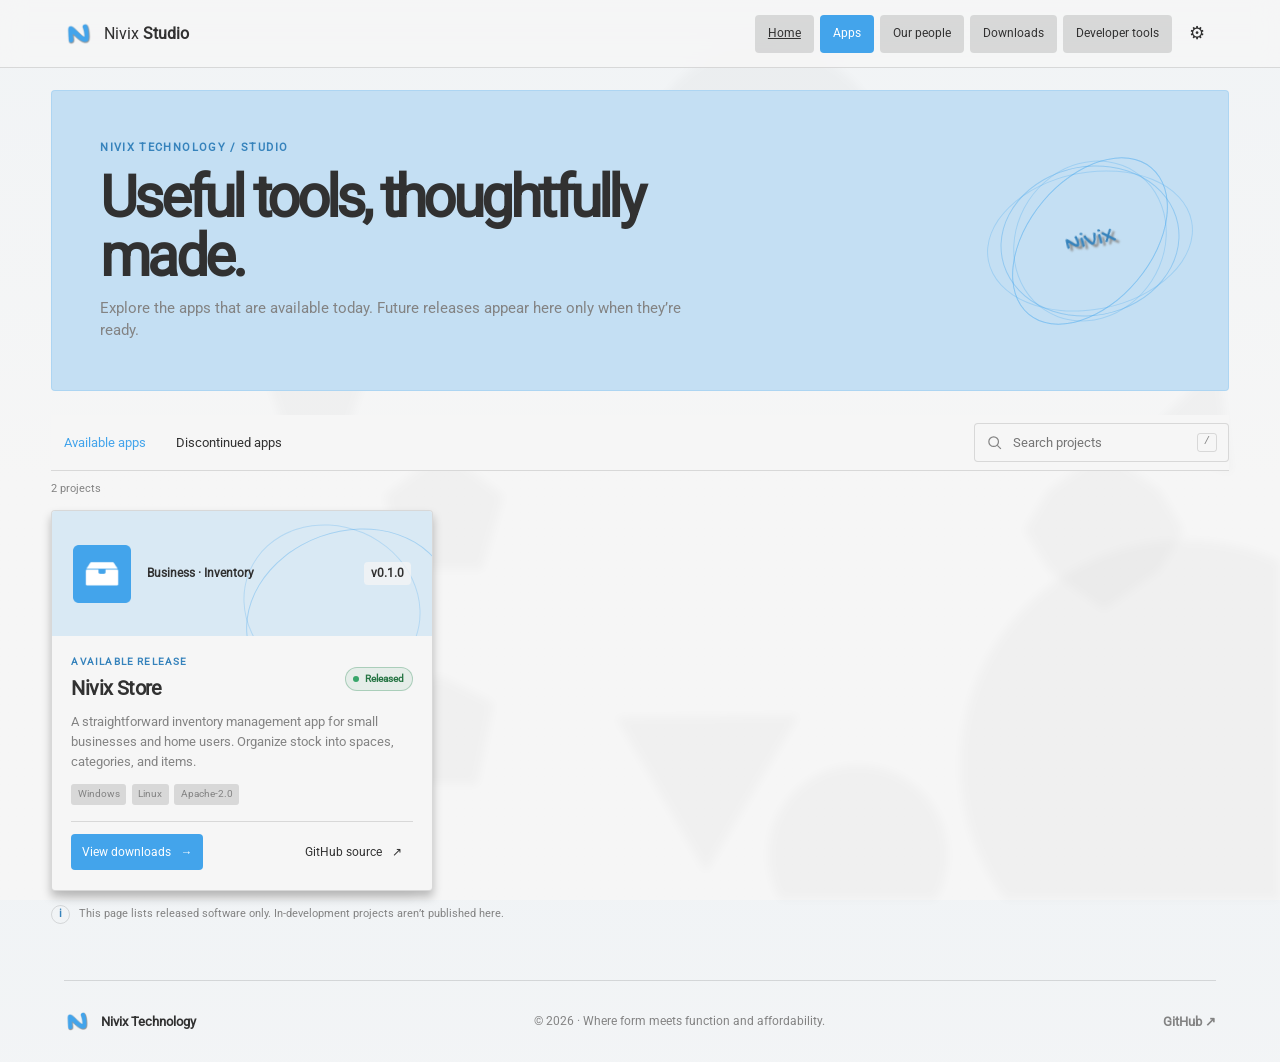
==== studio/index.html @ d30d931f "Deploy new website" ====
<!DOCTYPE html>
<html lang="en">
<head>
    <meta charset="UTF-8">
    <meta name="viewport" content="width=device-width, initial-scale=1">
    <meta name="description" content="Explore released Nivix Studio apps, find downloads, meet the team, and browse developer resources.">
    <meta name="theme-color" content="#f6f6f6">
    <title>Nivix Studio | Nivix Technology</title>
    <link rel="icon" type="image/png" href="../assets/favicon.png">
    <link rel="stylesheet" href="../sheets/nxvid.css">
    <link rel="stylesheet" href="../sheets/index.css">
    <link rel="stylesheet" href="../sheets/spaceFillers.css">
    <link rel="stylesheet" href="../sheets/tabs.css">
    <link rel="stylesheet" href="../sheets/tooltips.css">
    <link rel="stylesheet" href="../sheets/notifications.css">
    <link rel="stylesheet" href="../sheets/studio.css">
</head>
<body class="studio-page">
    <div id="space-filler-container" aria-hidden="true"></div>

    <header class="studio-header">
        <a class="site-brand" href="../" aria-label="Nivix Technology home">
            <img src="../assets/favicon.png" alt="">
            <span>Nivix <strong>Studio</strong></span>
        </a>
        <nav class="studio-nav" aria-label="Studio navigation">
            <a class="nivix-primary-button" href="../index.html">Home</a>
            <button type="button" class="nivix-primary-button primary" data-tab-navigation="apps" data-tab-display="flex">Apps</button>
            <button type="button" class="nivix-primary-button" data-tab-navigation="people" data-tab-display="flex">Our people</button>
            <button type="button" class="nivix-primary-button" data-tab-navigation="downloads" data-tab-display="flex">Downloads</button>
            <button type="button" class="nivix-primary-button" data-tab-navigation="toolkit" data-tab-display="flex">Developer tools</button>
            <button type="button" class="nivix-secondary-button settings-nav" data-tab-navigation="settings" data-tab-display="flex" aria-label="Settings" title="Settings"><span aria-hidden="true">⚙</span></button>
        </nav>
    </header>

    <main class="studio-main">
        <section id="apps" class="tab studio-tab previsible-flex">
            <div class="studio-welcome">
                <div>
                    <p class="eyebrow">Nivix Technology / Studio</p>
                    <h1>Useful tools, thoughtfully made.</h1>
                    <p>Explore the apps that are available today. Future releases appear here only when they’re ready.</p>
                </div>
                <div class="welcome-symbol" aria-hidden="true"><span class="nivix-accent">NiViX</span><i></i><i></i></div>
            </div>

            <div class="nivix-horizontal-navigation studio-toolbar">
                <div class="subnav" role="tablist" aria-label="Studio app collection">
                    <button type="button" class="nivix-secondary-button primary" role="tab" aria-selected="true" data-tab-navigation="apps_current" data-tab-display="flex">Available apps</button>
                    <button type="button" class="nivix-secondary-button" role="tab" aria-selected="false" data-tab-navigation="apps_archive" data-tab-display="flex">Discontinued apps</button>
                </div>
                <label class="search-box">
                    <span class="visually-hidden">Search Studio projects</span>
                    <svg viewBox="0 0 24 24" aria-hidden="true"><circle cx="10.8" cy="10.8" r="6.8"></circle><path d="m16 16 5 5"></path></svg>
                    <input id="project-search" type="search" placeholder="Search projects" autocomplete="off">
                    <kbd>/</kbd>
                </label>
            </div>
            <p class="results-count" id="results-count" aria-live="polite">1 project</p>

            <div class="sub-tab-container app-panels">
                <div id="apps_current" class="tab previsible-flex content-tab" role="tabpanel">
                    <div class="project-grid" id="project-grid">
                        <article class="project-card project-card-featured" data-project data-search="store inventory stock business categories spaces">
                            <div class="project-cover store-cover">
                                <span class="project-monogram project-monogram-image"><img src="../assets/img/apps/store-favicon.png" alt=""></span>
                                <span class="cover-label">Business · Inventory</span>
                                <span class="cover-version">v0.1.0</span>
                            </div>
                            <div class="project-content">
                                <div class="project-title-row">
                                    <div><p class="eyebrow">Available release</p><h2>Nivix Store</h2></div>
                                    <span class="project-state"><i></i> Released</span>
                                </div>
                                <p>A straightforward inventory management app for small businesses and home users. Organize stock into spaces, categories, and items.</p>
                                <div class="tag-row"><span>Windows</span><span>Linux</span><span>Apache-2.0</span></div>
                                <div class="project-actions">
                                    <button type="button" class="nivix-primary-button primary" data-tab-navigation="downloads_store" data-tab-display="block">View downloads <span aria-hidden="true">→</span></button>
                                    <a class="nivix-secondary-button project-source" href="https://github.com/Nivix-Technology/studio/tree/main/Store/0.1.0" target="_blank" rel="noopener noreferrer">GitHub source <span aria-hidden="true">↗</span></a>
                                </div>
                            </div>
                        </article>
                    </div>
                    <p class="empty-state" id="empty-state" hidden>No projects match that search. Try another name or keyword.</p>
                    <p class="availability-note"><span aria-hidden="true">i</span> This page lists released software only. In-development projects aren’t published here.</p>
                </div>

                <div id="apps_archive" class="tab content-tab" role="tabpanel">
                    <div class="project-grid">
                        <article class="project-card" data-project data-search="nivix studio desktop app discontinued archive">
                            <div class="project-cover archive-cover">
                                <span class="project-monogram">N</span>
                                <span class="cover-label">Development · Archive</span>
                                <span class="cover-version">v0.2.1</span>
                            </div>
                            <div class="project-content">
                                <div class="project-title-row">
                                    <div><p class="eyebrow">Discontinued</p><h2>Nivix Studio</h2></div>
                                    <span class="project-state state-archived">Archived</span>
                                </div>
                                <p>The earlier Nivix Studio desktop app is preserved for existing users. It is no longer maintained.</p>
                                <div class="tag-row"><span>Windows</span><span>Debian</span><span>Red Hat</span></div>
                                <div class="project-actions">
                                    <button type="button" class="nivix-primary-button" data-tab-navigation="downloads_archive" data-tab-display="block">Archived downloads <span aria-hidden="true">→</span></button>
                                    <a class="nivix-secondary-button project-source" href="https://github.com/Nivix-Technology/studio/tree/main/Studio%20(Discontinued)" target="_blank" rel="noopener noreferrer">GitHub source <span aria-hidden="true">↗</span></a>
                                </div>
                            </div>
                        </article>
                    </div>
                </div>
            </div>
        </section>

        <section id="people" class="tab studio-tab">
            <div class="page-heading">
                <p class="eyebrow">Nivix Technology / People</p>
                <h1>The people behind the work.</h1>
                <p>Meet the team building Nivix Technology.</p>
            </div>
            <div class="studio-team-grid">
                <article class="staff-card">
                    <div class="staff-monogram" aria-hidden="true">WJ</div>
                    <div class="staff-details">
                        <p class="eyebrow">Founder &amp; CEO</p>
                        <h2>Westin J.</h2>
                        <p>Guiding Nivix’s mission to make software accessible and user-friendly.</p>
                        <div class="staff-links">
                            <span class="contact-unlisted">GitHub profile not publicly listed</span>
                            <span class="contact-unlisted">Email and phone not publicly listed</span>
                        </div>
                    </div>
                </article>
                <article class="staff-card">
                    <img class="staff-photo" src="../assets/img/staff/Christian Bone.png" alt="Christian Bone">
                    <div class="staff-details">
                        <p class="eyebrow">Co-Founder &amp; Head of Development</p>
                        <h2>Christian Bone</h2>
                        <p>Building the software architecture and features behind Nivix products.</p>
                        <div class="staff-links">
                            <a href="https://github.com/SqueakyLlama1" target="_blank" rel="noopener noreferrer"><span aria-hidden="true">↗</span> GitHub profile</a>
                            <a href="mailto:bone.christian.c@outlook.com"><span aria-hidden="true">✉</span> Email Christian</a>
                            <span class="contact-unlisted">Phone number not publicly listed</span>
                        </div>
                    </div>
                </article>
            </div>
            <aside class="contact-note">
                <strong>Privacy matters.</strong>
                <span>Only contact details published by Nivix are linked here. No personal phone numbers were listed on the deployed site or public project pages.</span>
            </aside>
        </section>

        <section id="downloads" class="tab studio-tab">
            <div class="page-heading">
                <p class="eyebrow">Nivix Technology / Downloads</p>
                <h1>Releases, right where you need them.</h1>
                <p>Download links point to Nivix’s release host. Installers and archives are not stored on this website.</p>
            </div>
            <div class="nivix-horizontal-navigation subnav download-subnav" role="tablist" aria-label="Downloads">
                <button type="button" class="nivix-secondary-button primary" role="tab" aria-selected="true" data-tab-navigation="downloads_store" data-tab-display="block">Nivix Store</button>
                <button type="button" class="nivix-secondary-button" role="tab" aria-selected="false" data-tab-navigation="downloads_archive" data-tab-display="block">Archived Studio</button>
            </div>
            <div class="sub-tab-container download-panels">
                <div id="downloads_store" class="tab content-tab previsible-flex" role="tabpanel">
                    <div class="release-card">
                        <div class="release-heading">
                            <div><p class="eyebrow">Latest available release</p><h2>Nivix Store <span>v0.1.0</span></h2></div>
                            <a class="nivix-secondary-button project-source" href="https://github.com/Nivix-Technology/studio/tree/main/Store/0.1.0" target="_blank" rel="noopener noreferrer">GitHub project <span aria-hidden="true">↗</span></a>
                        </div>
                        <p>This is the currently released version of Nivix Store. Newer development builds are not public downloads.</p>
                        <div class="release-list">
                            <a href="https://downloads.nivixtech.com/studio/store/0.1.0/win/Store-0.1.0-Setup.exe"><span class="release-platform">Windows</span><span><strong>Store installer</strong><small>Windows setup · .exe</small></span><span class="release-download">Download ↗</span></a>
                            <a href="https://downloads.nivixtech.com/studio/store/0.1.0/linux/Nivix%20Store-0.1.0-x86_64.AppImage"><span class="release-platform">Linux</span><span><strong>Store AppImage</strong><small>Linux x86_64 · .AppImage</small></span><span class="release-download">Download ↗</span></a>
                            <a href="https://downloads.nivixtech.com/studio/store/0.1.0/win/Store-0.1.0-Windows.zip"><span class="release-platform">Source</span><span><strong>Windows source</strong><small>Source archive · .zip</small></span><span class="release-download">Download ↗</span></a>
                            <a href="https://downloads.nivixtech.com/studio/store/0.1.0/linux/Store-0.1.0-Linux.zip"><span class="release-platform">Source</span><span><strong>Linux source</strong><small>Source archive · .zip</small></span><span class="release-download">Download ↗</span></a>
                        </div>
                    </div>
                </div>
                <div id="downloads_archive" class="tab content-tab" role="tabpanel">
                    <div class="release-card">
                        <div class="release-heading">
                            <div><p class="eyebrow">Discontinued software</p><h2>Nivix Studio <span>v0.2.1</span></h2></div>
                            <a class="nivix-secondary-button project-source" href="https://github.com/squeakyllama1/nivix-studio-legacy" target="_blank" rel="noopener noreferrer">Legacy Backend <span aria-hidden="true">↗</span></a>
                            <a class="nivix-secondary-button project-source" href="https://github.com/Nivix-Technology/studio/tree/main/Studio%20(Discontinued)/0.2.1" target="_blank" rel="noopener noreferrer">GitHub project <span aria-hidden="true">↗</span></a>
                        </div>
                        <p>Kept for existing users. This archived app is no longer maintained.</p>
                        <div class="release-list">
                            <a href="https://www.nivixtech.com/studio/app/studio_0.2.1_win64.exe"><span class="release-platform">Windows</span><span><strong>Studio installer</strong><small>Windows x64 · .exe</small></span><span class="release-download">Download ↗</span></a>
                            <a href="https://www.nivixtech.com/studio/app/studio_0.2.1_debian64.deb"><span class="release-platform">Debian</span><span><strong>Studio package</strong><small>Debian x64 · .deb</small></span><span class="release-download">Download ↗</span></a>
                            <a href="https://www.nivixtech.com/studio/app/studio_0.2.1_redhat64.rpm"><span class="release-platform">Red Hat</span><span><strong>Studio package</strong><small>Red Hat x64 · .rpm</small></span><span class="release-download">Download ↗</span></a>
                            <a href="https://www.nivixtech.com/studio/app/studio_0.2.1_source.zip"><span class="release-platform">Source</span><span><strong>Studio source</strong><small>Source archive · .zip</small></span><span class="release-download">Download ↗</span></a>
                        </div>
                    </div>
                </div>
            </div>
        </section>

        <section id="toolkit" class="tab studio-tab">
            <div class="page-heading">
                <p class="eyebrow">Nivix Technology / Developer resources</p>
                <h1>Made for people who build.</h1>
                <p>Official documentation and download pages for technologies used by released Studio projects.</p>
            </div>
            <div class="toolkit-layout">
                <div class="toolkit-list">
                    <h2>Store development stack</h2>
                    <a href="https://bun.sh/" target="_blank" rel="noopener noreferrer"><span class="toolkit-mark">B</span><span><strong>Bun</strong><small>Runtime and package manager</small></span><span aria-hidden="true">↗</span></a>
                    <a href="https://electrobun.dev/" target="_blank" rel="noopener noreferrer"><span class="toolkit-mark">E</span><span><strong>Electrobun</strong><small>Desktop app framework</small></span><span aria-hidden="true">↗</span></a>
                    <a href="https://www.typescriptlang.org/download/" target="_blank" rel="noopener noreferrer"><span class="toolkit-mark">TS</span><span><strong>TypeScript</strong><small>Typed application language</small></span><span aria-hidden="true">↗</span></a>
                    <a href="https://www.mysql.com/downloads/" target="_blank" rel="noopener noreferrer"><span class="toolkit-mark">SQL</span><span><strong>MySQL</strong><small>Optional remote database</small></span><span aria-hidden="true">↗</span></a>
                    <a href="https://go.dev/dl/" target="_blank" rel="noopener noreferrer"><span class="toolkit-mark">Go</span><span><strong>Go SDK</strong><small>Electrobun language bindings</small></span><span aria-hidden="true">↗</span></a>
                    <a href="https://odin-lang.org/docs/install/" target="_blank" rel="noopener noreferrer"><span class="toolkit-mark">O</span><span><strong>Odin SDK</strong><small>Electrobun language bindings</small></span><span aria-hidden="true">↗</span></a>
                    <a href="https://www.rust-lang.org/tools/install" target="_blank" rel="noopener noreferrer"><span class="toolkit-mark">Rs</span><span><strong>Rust SDK</strong><small>Electrobun language bindings</small></span><span aria-hidden="true">↗</span></a>
                    <a href="https://ziglang.org/download/" target="_blank" rel="noopener noreferrer"><span class="toolkit-mark">Z</span><span><strong>Zig SDK</strong><small>Electrobun language bindings</small></span><span aria-hidden="true">↗</span></a>
                </div>
                <aside class="toolkit-aside">
                    <p class="eyebrow">Source &amp; support</p>
                    <h2>Keep exploring.</h2>
                    <p>Browse the Nivix Studio repository for Store source, SDK integrations, and project history.</p>
                    <a class="nivix-primary-button primary" href="https://github.com/Nivix-Technology/studio" target="_blank" rel="noopener noreferrer">Nivix on GitHub <span aria-hidden="true">↗</span></a>
                    <a class="nivix-secondary-button" href="https://github.com/Nivix-Technology/studio/issues" target="_blank" rel="noopener noreferrer">Report an issue <span aria-hidden="true">↗</span></a>
                </aside>
            </div>
        </section>

        <section id="settings" class="tab studio-tab">
            <div class="page-heading">
                <p class="eyebrow">Nivix Technology / Preferences</p>
                <h1>Make Studio yours.</h1>
                <p>Choose how this site looks and moves on this device.</p>
            </div>
            <div class="settings-card">
                <h2>Appearance</h2>
                <label class="nivix-checkbox-wrapper setting-row">
                    <input class="nivix-input" id="space-fillers-enabled" type="checkbox" data-preference="spaceFillersEnabled">
                    <span><strong>Geometric background</strong><small>Show the drifting Nivix shapes in the background.</small></span>
                </label>
                <label class="nivix-checkbox-wrapper setting-row">
                    <input class="nivix-input" id="space-filler-animations" type="checkbox" data-preference="spaceFillerAnimations" data-depends="space-fillers-enabled:checked">
                    <span><strong>Animate background shapes</strong><small>Move the shapes gently while browsing.</small></span>
                </label>
                <label class="nivix-checkbox-wrapper setting-row">
                    <input class="nivix-input" id="transition-animations" type="checkbox" data-preference="transitionAnimations">
                    <span><strong>Page transitions</strong><small>Fade between tabs and show interface feedback.</small></span>
                </label>
                <div class="settings-actions">
                    <button class="nivix-secondary-button tooltip-support-button tip-top" id="reset-settings" type="button" data-tooltip-content="Restore this website's default appearance preferences.">Reset preferences</button>
                </div>
            </div>
        </section>
    </main>

    <footer class="site-footer studio-footer">
        <a class="footer-brand" href="../"><img src="../assets/favicon.png" alt=""> Nivix Technology</a>
        <span>© <span id="copyright-year">2026</span> · Where form meets function and affordability.</span>
        <a href="https://github.com/Nivix-Technology/studio" target="_blank" rel="noopener noreferrer">GitHub <span aria-hidden="true">↗</span></a>
    </footer>
    <script src="../modules/settings.js"></script>
    <script src="../modules/nxlib.js"></script>
    <script src="../modules/spaceFillers.js"></script>
    <script src="../modules/tooltips.js"></script>
    <script src="../modules/tabs.js"></script>
    <script src="../modules/notifications.js"></script>
    <script src="../modules/index.js"></script>
</body>
</html>
---- sheets/nxvid.css ----
/* Fonts */

@font-face {
    font-family: "GochiHand";
    src: url("../assets/fonts/GochiHand-Regular.ttf");
    font-weight: normal;
    font-style: normal;
    font-display: swap;
}

@font-face {
    font-family: "Roboto";
    src: url("../assets/fonts/Roboto.ttf");
    font-weight: normal;
    font-style: normal;
    font-display: swap;
}

/* Page Setup and Defaults */

:root {
    --brand-color-step-amount: 20%;
    --background-color-step-amount: 12%;
    --text-color-step-amount: 40%;

    --brand-primary: #43a4eb;
    --brand-darker: color-mix(in srgb, var(--brand-primary), black var(--brand-color-step-amount));
    --brand-lighter: color-mix(in srgb, var(--brand-primary), white var(--brand-color-step-amount));

    --text-primary: #313131;
    --text-secondary: color-mix(in srgb, var(--text-primary), white var(--text-color-step-amount));
    --text-tertiary: #ffffff;
    --text-quarternary: color-mix(in srgb, var(--text-tertiary), black var(--text-color-step-amount));

    --background-primary: #f6f6f6;
    --background-secondary: color-mix(in srgb, var(--background-primary), black var(--background-color-step-amount));
    --background-darker: color-mix(in srgb, transparent, black var(--background-color-step-amount));
    --background-lighter: color-mix(in srgb, transparent, white var(--background-color-step-amount));

    --radius: 4px;

    --transition-speed: 0.2s;
    --transition-easing-style: ease-out;
    --transition: var(--transition-speed) var(--transition-easing-style);

    --inset-shadow: inset 0 0 5px 5px rgba(0, 0, 0, 0.10);
    --outset-shadow: 0 6px 10px rgba(0, 0, 0, 0.25);
    --shade: rgba(0, 0, 0, 0.3);

    --resting-area-padding: 5px;
    --clickable-area-padding: 0.5rem 1.1rem;
    --gap: 5px;

    --outline: #ff6b00;
    --font-primary: 'Roboto', 'Arial', Helvetica, sans-serif;
}

*:focus { outline: 2px solid var(--outline); }

html {
    scroll-behavior: smooth;

    &, body {
        height: 100%;
    }
}

body {
    background: var(--background-primary);
    font-family: var(--font-primary);
    color: var(--text-primary);
    margin: 0;
}

hr {
    border-style: none;
    border: 1px solid var(--background-darker);
}

/* Heading Scaling Shorthand */

h1 span { font-size: 1.5em; }
h2 span { font-size: 1.17em; }
h3 span { font-size: 1em; }
h4 span { font-size: 0.83em; }
h5 span { font-size: 0.67em; }
h6 span { font-size: 0.45em; }

/* Layout Elements */

.center, .justify-center, .align-center {
    display: flex;
    position: relative;
    flex-direction: column;
}

.center {
    align-items: center;
    justify-content: center;
    text-align: center;
}

.justify-center {
    justify-content: center;
}

.align-center {
    align-items: center;
    text-align: center;
    height: fit-content;
}

.horizontal-container {
    display: flex;
    flex-direction: row;
    gap: var(--gap);

    .flex-primary {
        flex: 1;
    }
}

.vertical-container {
    display: flex;
    flex-direction: column;
    gap: var(--gap);

    .flex-primary {
        flex: 1;
    }
}

.nivix-footer {
    flex-shrink: 0;
    min-height: 0;
    box-sizing: border-box;

    background: var(--background-darker);
    border-radius: var(--radius);

    color: var(--text-secondary);
    font-size: 0.85em;
    text-align: center;

    padding: var(--resting-area-padding);
}

/* Nivix Visual Identity Elements */

.nivix-accent {
    font-family: "GochiHand", "Lucida Handwriting", serif;
    color: var(--brand-primary);
    text-shadow: 3px 3px 2px #8d8d8d;
}

.nivix-loader {
    width: 50px;
    aspect-ratio: 1;
    border-radius: 50%;
    background:
    radial-gradient(farthest-side, var(--brand-primary) 94%, #0000) top/8px 8px no-repeat,
    conic-gradient(#0000 30%, var(--brand-primary));
    mask: radial-gradient(farthest-side, #0000 calc(100% - 8px), #000 0);
    -webkit-mask: radial-gradient(farthest-side, #0000 calc(100% - 8px), #000 0);
    animation: load-spin 1s infinite linear;
}


.nivix-primary-button,
.nivix-button {
    display: inline-flex;
    align-items: center;
    justify-content: center;
    gap: calc(var(--gap) * 2);

    background: var(--background-darker);
    border: none;
    border-radius: var(--radius);

    font-family: var(--font-primary);
    font-size: 16px;
    color: var(--text-primary);

    cursor: pointer;
    padding: var(--clickable-area-padding);
    transition: background var(--transition), box-shadow var(--transition);

    svg {
        width: 2em;
        aspect-ratio: 1;
        fill: var(--text-primary);
        transition: fill var(--transition);
    }

    &:hover:not(&:disabled) {
        box-shadow: var(--inset-shadow);
    }

    &:active {
        background: color-mix(in srgb, var(--background-darker), black var(--background-color-step-amount));
    }

    &:disabled {
        color: var(--text-secondary);
        cursor: not-allowed;
    }

    &.primary {
        background: var(--brand-primary);
        color: var(--text-tertiary);

        & svg {
            fill: var(--text-tertiary);
        }

        &:active {
            background: var(--brand-darker);
        }
    }
}

.nivix-secondary-button {
    display: inline-flex;
    align-items: center;
    justify-content: center;
    gap: calc(var(--gap) * 2);

    background: transparent;
    border: none;
    border-radius: var(--radius);

    font-family: var(--font-primary);
    font-size: 16px;
    color: var(--text-primary);

    cursor: pointer;
    padding: var(--clickable-area-padding);

    & svg {
        width: 2em;
        aspect-ratio: 1;
        fill: var(--text-primary);
        transition: fill var(--transition);
    }

    &:hover:not(&:disabled) {
        font-weight: bold;
    }

    &:active {
        font-weight: bolder;
    }

    &:disabled {
        color: var(--text-secondary);
        cursor: not-allowed;
    }

    &.primary {
        color: var(--brand-primary);

        & svg {
            fill: var(--brand-primary);
        }
    }
}

.nivix-bookmark {
    display: block;
    width: fit-content;
    box-sizing: border-box;

    background: var(--background-darker);
    color: var(--text-primary);
    border-radius: 0 var(--radius) var(--radius) 0;
    padding: var(--clickable-area-padding);

    &.right {
        border-radius: var(--radius) 0 0 var(--radius);
    }
}

/* Form Inputs */

.nivix-input {
    &:is(
    input[type="text"],
    input[type="number"],
    input[type="password"],
    input[type="email"],
    input[type="url"],
    input[type="tel"],
    input[type="search"],
    input[type="date"],
    input[type="time"],
    input[type="datetime-local"]
    ) {
        background: var(--background-darker);
        border: 1px solid transparent;
        border-radius: var(--radius);

        font-family: var(--font-primary);
        font-size: 16px;
        color: var(--text-primary);

        padding: var(--clickable-area-padding);
        transition: box-shadow var(--transition), border-color var(--transition);

        &:focus {
            box-shadow: var(--inset-shadow);
            border-color: var(--background-darker);
        }

        &:disabled {
            color: var(--text-secondary);
            cursor: not-allowed;
        }

        &.primary {
            background: var(--brand-primary);
            border-color: var(--brand-primary);
            color: var(--text-tertiary);

            &::placeholder {
                color: var(--text-quarternary);
                font-weight: lighter;
            }

            &:disabled {
                color: var(--text-quarternary);
            }

            &:focus {
                border-color: var(--brand-darker);
            }
        }

        &::placeholder {
            color: var(--text-secondary);
        }
    }

    /* Checkboxes */

    &[type="checkbox"] {
        position: relative;
        -webkit-appearance: none;
        appearance: none;

        width: 20px;
        height: 20px;

        background: transparent;
        border: 2px solid #ff4d4d;
        border-radius: 4px;

        cursor: pointer;
        transition: background var(--transition), border-color var(--transition);
        margin: 0;

        &:checked {
            border-color: #26a65b;
            background: #26a65b;

            &:not(&:disabled)::before {
                content: '';
                position: absolute;
                top: 2px;
                left: 2px;
                width: 12px;
                height: 12px;
                background: #fff;
                border-radius: 50%;
            }
        }

        &:not(&:disabled):hover {
            filter: brightness(1.2);
        }

        &:disabled {
            border-color: #ff4d4d;
            background: #ff4d4d;
            cursor: not-allowed;

            & ~ label {
                color: var(--text-secondary);
            }
        }
    }
}

/* Checkbox Wrappers */

.nivix-checkbox-wrapper,
.nivix-svg-checkbox-wrapper {
    display: flex;
    align-items: center;
    gap: var(--gap);

    &.centered {
        justify-content: center;
    }

    & label {
        color: var(--text-primary);
        user-select: none;
        cursor: pointer;
    }

    & > input[type="checkbox"]:checked ~ .label-unchecked,
    & > input[type="checkbox"]:not(:checked) ~ .label-checked {
        display: none;
    }
}

.nivix-svg-checkbox-wrapper {
    position: relative;
    display: inline-flex;
    background: transparent;
    border: none;
    font-family: var(--font-primary);
    font-size: 16px;
    color: var(--text-primary);
    cursor: pointer;
    padding: var(--clickable-area-padding);

    &:hover {
        font-weight: bold;
    }

    &:active {
        font-weight: bolder;
    }

    & > input[type="checkbox"] {
        position: absolute;
        left: 1.1rem;
        top: 50%;
        z-index: 1;
        width: 20px;
        height: 20px;
        border: 0;
        border-radius: 0;
        background: transparent;
        opacity: 0;
        transform: translateY(-50%);
    }

    & > input[type="checkbox"]:checked::before {
        content: none;
    }

    & > input[type="checkbox"] ~ .svg-checked,
    & > input[type="checkbox"] ~ .svg-unchecked {
        display: block;
        flex: 0 0 20px;
        width: 20px;
        height: 20px;
        pointer-events: none;
        fill: var(--text-primary);
    }

    & > input[type="checkbox"]:not(:checked) ~ .svg-checked,
    & > input[type="checkbox"]:checked ~ .svg-unchecked {
        display: none;
    }

    & > input[type="checkbox"]:focus-visible ~ .svg-checked,
    & > input[type="checkbox"]:focus-visible ~ .svg-unchecked {
        outline: 2px solid var(--outline);
        outline-offset: 2px;
        border-radius: 3px;
    }
}

/* Select and Options Dropdowns */

.nivix-select {
    appearance: none;
    -webkit-appearance: none;
    -moz-appearance: none;

    background: url("data:image/svg+xml;utf8,<svg xmlns='http://www.w3.org/2000/svg' width='24' height='24' viewBox='0 0 24 24' fill='none' stroke='%231c1c1c' stroke-width='2' stroke-linecap='round' stroke-linejoin='round'><polyline points='6 9 12 15 18 9'></polyline></svg>") no-repeat right 0.8rem center / 1rem, var(--background-darker);

    border: 1px solid transparent;
    border-radius: var(--radius);

    font-family: var(--font-primary);
    font-size: 16px;
    text-align: center;
    color: var(--text-primary);
    cursor: pointer;

    padding: var(--clickable-area-padding);
    padding-right: 2.5rem;
    transition: background var(--transition), box-shadow var(--transition), border-color var(--transition);

    &:hover:not(:disabled) {
        box-shadow: var(--inset-shadow);
    }

    &:disabled {
        color: var(--text-secondary);
        cursor: not-allowed;
    }

    &.primary {
        background: url("data:image/svg+xml;utf8,<svg xmlns='http://www.w3.org/2000/svg' width='24' height='24' viewBox='0 0 24 24' fill='none' stroke='white' stroke-width='2' stroke-linecap='round' stroke-linejoin='round'><polyline points='6 9 12 15 18 9'></polyline></svg>") no-repeat right 0.8rem center / 1rem, var(--brand-primary);
        color: var(--text-tertiary);
    }

    & option {
        color: var(--text-primary);
        background: var(--background-primary);
        padding: var(--resting-area-padding);

        &:disabled {
            color: var(--text-secondary);
        }
    }
}

.nivix-label {
    color: var(--text-primary);
    font-weight: bold;
    text-align: left;
    margin: 1.5rem 0 0.5rem 0;

    &.top {
        margin: 0 0 0.5rem 0;
    }
}

.nivix-disclaimer {
    margin: 0;
    color: var(--text-secondary);
    font-size: 0.8em;
    text-align: left;
}

.nivix-dropdown-container {
    display: flex;
    flex-direction: column;
    gap: var(--gap);

    background: var(--background-darker);
    border-radius: var(--radius);
    padding: var(--resting-area-padding);
    margin: var(--resting-area-padding);

    .dropdown-label {
        display: inline-flex;
        align-items: center;
        user-select: none;
        gap: var(--gap);

        input[type="checkbox"] {
            display: none;
        }

        label {
            display: inline-flex;
            align-items: center;
            gap: var(--gap);
            font-size: 1em;
            color: var(--text-primary);
            cursor: pointer;

            &::before {
                content: "";
                display: inline-block;
                width: 0;
                height: 0;
                border-top: 0.35em solid transparent;
                border-bottom: 0.35em solid transparent;
                border-left: 0.6em solid var(--text-primary);
                transition: transform var(--transition);
                transform-origin: 35% 50%;
            }
        }

        input[type="checkbox"]:checked + label::before {
            transform: rotate(90deg);
        }
    }

    &:has(input[type="checkbox"]:checked) .dropdown-content {
        display: block;
    }

    .dropdown-content {
        display: none;
    }

    &.primary {
        background: color-mix(in srgb, var(--brand-primary), white 80%);
    }
}

code {
    background: var(--background-darker);
    color: var(--text-primary);
    border-radius: var(--radius);
    padding: calc(var(--resting-area-padding) / 2);

    &.code-block {
        display: block;
    }
}

/* Navigation Elements */
.nivix-horizontal-navigation {
    display: flex;
    gap: var(--gap);
    align-items: center;
    flex-wrap: wrap;

    box-sizing: border-box;
    width: 100%;

    background: var(--background-primary);
    border: none;

    padding: calc(var(--resting-area-padding) / 2);

    .filler {
        flex: 1;
    }

    &.transparent {
        background: transparent;
    }

    &.divider-bottom {
        border-bottom: 2px solid var(--background-darker);
    }

    &.divider-top {
        border-top: 2px solid var(--background-darker);
    }

    &.distribute-contents * {
        flex: 1;
    }
}

/* Animations */

@keyframes load-spin {
    100% {
        transform: rotate(1turn);
    }
}

@keyframes nivixFadeIn {
    from { opacity: 0; transform: scale(0.95); filter: blur(2px); }
    to { opacity: 1; transform: scale(1); filter: blur(0); }
}

@keyframes nivixFadeOut {
    from { opacity: 1; filter: blur(0); }
    to { opacity: 0; filter: blur(10px); }
}
---- sheets/index.css ----
html {
    min-height: 100%;
    scroll-behavior: smooth;
}

body {
    min-width: 320px;
    min-height: 100%;
    margin: 0;
    background: var(--background-primary);
    color: var(--text-primary);
    font-family: var(--font-primary);
    line-height: 1.5;
}

*, *::before, *::after {
    box-sizing: border-box;
}

[hidden] {
    display: none !important;
}

a {
    color: inherit;
}

button, input {
    font: inherit;
}

button:focus-visible, a:focus-visible, input:focus-visible, summary:focus-visible {
    outline: 2px solid var(--outline);
    outline-offset: 3px;
}

.eyebrow {
    margin: 0 0 0.7rem;
    color: var(--brand-darker);
    font-size: 0.71rem;
    font-weight: 700;
    letter-spacing: 0.12em;
    text-transform: uppercase;
}

.visually-hidden {
    position: absolute;
    width: 1px;
    height: 1px;
    padding: 0;
    margin: -1px;
    overflow: hidden;
    clip: rect(0, 0, 0, 0);
    white-space: nowrap;
    border: 0;
}

.site-header, .site-footer {
    display: flex;
    align-items: center;
    justify-content: space-between;
    gap: 1.5rem;
    width: min(1180px, 90%);
    margin: 0 auto;
}

.site-header {
    min-height: 76px;
    border-bottom: 1px solid var(--background-darker);
}

.site-brand, .footer-brand {
    display: inline-flex;
    align-items: center;
    gap: 0.65rem;
    color: var(--text-primary);
    font-size: 0.94rem;
    text-decoration: none;
}

.site-brand {
    flex: 0 0 auto;
    font-size: 1rem;
}

.site-brand strong {
    font-weight: 750;
}

.site-brand img, .footer-brand img {
    width: 34px;
    height: 34px;
    object-fit: contain;
}

.site-brand img {
    transform-origin: 50% 60%;
}

.site-brand:hover img, .site-brand:focus-visible img {
    animation: nivix-mark-hover 780ms cubic-bezier(0.2, 0.75, 0.25, 1);
}

@keyframes nivix-mark-hover {
    0% { transform: translateY(0) rotate(0) scale(1); }
    35% { transform: translateY(-2px) rotate(-3deg) scale(1.13); }
    70% { transform: translateY(1px) rotate(1deg) scale(0.98); }
    100% { transform: translateY(0) rotate(0) scale(1); }
}

.site-nav {
    display: flex;
    align-items: center;
    gap: clamp(0.8rem, 2vw, 1.8rem);
}

.site-nav a, .site-footer > a:last-child {
    color: var(--text-secondary);
    font-size: 0.83rem;
    font-weight: 600;
    text-decoration: none;
    transition: color var(--transition);
}

.site-nav a:hover, .site-nav a:focus-visible, .site-footer > a:last-child:hover {
    color: var(--brand-darker);
}

.site-footer {
    min-height: 82px;
    border-top: 1px solid var(--background-darker);
    color: var(--text-secondary);
    font-size: 0.72rem;
}

.footer-brand {
    font-size: 0.82rem;
    font-weight: 600;
}

.footer-brand img {
    width: 26px;
    height: 26px;
}

.person-links {
    display: flex;
    flex-wrap: wrap;
    align-items: center;
    gap: 0.5rem 1rem;
    margin-top: 1rem;
}

.person-links a, .contact-unlisted {
    color: var(--brand-darker);
    font-size: 0.74rem;
    font-weight: 600;
    text-decoration: none;
}

.person-links a:hover {
    text-decoration: underline;
}

.contact-unlisted {
    color: var(--text-secondary);
    font-size: 0.68rem;
    font-weight: 400;
}

@media (max-width: 640px) {
    .site-header {
        min-height: 68px;
        flex-wrap: wrap;
        gap: 0.5rem;
        padding: 0.65rem 0;
    }

    .site-brand {
        font-size: 0.9rem;
    }

    .site-brand img {
        width: 30px;
        height: 30px;
    }

    .site-nav {
        order: 3;
        width: 100%;
        justify-content: space-between;
        gap: 0.4rem;
    }

    .site-nav a {
        font-size: 0.72rem;
    }

    .site-footer {
        align-items: flex-start;
        flex-direction: column;
        gap: 0.5rem;
        padding: 1rem 0;
    }
}

@media (prefers-reduced-motion: reduce) {
    html {
        scroll-behavior: auto;
    }

    *, *::before, *::after {
        animation-duration: 0.01ms !important;
        animation-iteration-count: 1 !important;
        scroll-behavior: auto !important;
        transition-duration: 0.01ms !important;
    }
}
---- sheets/spaceFillers.css ----
/* Container */
#space-filler-container {
    position: fixed;
    top: 0;
    left: 0;
    width: 100%;
    height: 100%;
    pointer-events: none;
    opacity: 0.4;
    z-index: 0;
    overflow: hidden;
    filter: blur(5px);
}

/* Base Shape Styling */
.space-filler-shape {
    position: absolute;
}

#space-filler-container.is-fading-out {
    animation: fadeOut 0.3s var(--transition-easing-style) forwards;
}

.space-filler-shape.is-appearing {
    animation: fadeInShape 0.3s var(--transition-easing-style) forwards;
}

.space-filler-shape.is-floating.float {
    animation: float 12s ease-in-out infinite;
}

.space-filler-shape.is-floating.float-slow {
    animation: float-slow 20s ease-in-out infinite;
}

.space-filler-shape.is-floating.float-fast {
    animation: float-fast 8s ease-in-out infinite;
}

.space-filler-shape.is-floating.float-subtle {
    animation: float-subtle 15s ease-in-out infinite;
}

/* ==========================================================================
CIRCLES (7 Total)
========================================================================== */
.space-filler-shape.circle1 {
    width: 300px;
    height: 300px;
    top: 15%;
    left: 10%;
    background-color: var(--background-darker);
    border-radius: 50%;
}

.space-filler-shape.circle2 {
    width: 450px;
    height: 450px;
    top: 60%;
    left: 75%;
    background-color: var(--background-darker);
    border-radius: 50%;
}

.space-filler-shape.circle3 {
    width: 200px;
    height: 200px;
    top: 10%;
    left: 80%;
    background-color: var(--background-darker);
    border-radius: 50%;
}

.space-filler-shape.circle4 {
    width: 350px;
    height: 350px;
    top: 80%;
    left: 5%;
    background-color: var(--background-darker);
    border-radius: 50%;
}

.space-filler-shape.circle5 {
    width: 150px;
    height: 150px;
    top: 40%;
    left: 60%;
    background-color: var(--background-darker);
    border-radius: 50%;
}

.space-filler-shape.circle6 {
    width: 250px;
    height: 250px;
    top: 5%;
    left: 50%;
    background-color: var(--background-darker);
    border-radius: 50%;
}

.space-filler-shape.circle7 {
    width: 180px;
    height: 180px;
    top: 85%;
    left: 60%;
    background-color: var(--background-darker);
    border-radius: 50%;
}

/* ==========================================================================
TRIANGLES (7 Total)
========================================================================== */
.space-filler-shape.triangle1 {
    width: 0;
    height: 0;
    top: 30%;
    left: 50%;
    border-left: 80px solid transparent;
    border-right: 80px solid transparent;
    border-bottom: 140px solid var(--background-darker);
    transform: rotate(25deg);
}

.space-filler-shape.triangle2 {
    width: 0;
    height: 0;
    top: 70%;
    left: 20%;
    border-left: 60px solid transparent;
    border-right: 60px solid transparent;
    border-bottom: 120px solid var(--background-darker);
    transform: rotate(-15deg);
}

.space-filler-shape.triangle3 {
    width: 0;
    height: 0;
    top: 25%;
    left: 80%;
    border-left: 70px solid transparent;
    border-right: 70px solid transparent;
    border-bottom: 130px solid var(--background-darker);
    transform: rotate(40deg);
}

.space-filler-shape.triangle4 {
    width: 0;
    height: 0;
    top: 55%;
    left: 10%;
    border-left: 50px solid transparent;
    border-right: 50px solid transparent;
    border-bottom: 100px solid var(--background-darker);
    transform: rotate(-25deg);
}

.space-filler-shape.triangle5 {
    width: 0;
    height: 0;
    top: 75%;
    left: 50%;
    border-left: 90px solid transparent;
    border-right: 90px solid transparent;
    border-bottom: 160px solid var(--background-darker);
    transform: rotate(60deg);
}

.space-filler-shape.triangle6 {
    width: 0;
    height: 0;
    top: 15%;
    left: 60%;
    border-left: 60px solid transparent;
    border-right: 60px solid transparent;
    border-bottom: 120px solid var(--background-darker);
    transform: rotate(-35deg);
}

.space-filler-shape.triangle7 {
    width: 0;
    height: 0;
    top: 40%;
    left: 90%;
    border-left: 50px solid transparent;
    border-right: 50px solid transparent;
    border-bottom: 100px solid var(--background-darker);
    transform: rotate(20deg);
}

/* ==========================================================================
POLYGONS (6 Total)
========================================================================== */
.space-filler-shape.polygon1 {
    width: 120px;
    height: 120px;
    top: 50%;
    left: 30%;
    background-color: var(--background-darker);
    clip-path: polygon(50% 0%, 100% 38%, 82% 100%, 18% 100%, 0% 38%);
}

.space-filler-shape.polygon2 {
    width: 100px;
    height: 100px;
    top: 20%;
    left: 40%;
    background-color: var(--background-darker);
    clip-path: polygon(50% 0%, 100% 50%, 50% 100%, 0% 50%);
}

.space-filler-shape.polygon3 {
    width: 140px;
    height: 140px;
    top: 65%;
    left: 70%;
    background-color: var(--background-darker);
    clip-path: polygon(25% 0%, 75% 0%, 100% 50%, 75% 100%, 25% 100%, 0% 50%);
}

.space-filler-shape.polygon4 {
    width: 120px;
    height: 120px;
    top: 35%;
    left: 20%;
    background-color: var(--background-darker);
    clip-path: polygon(50% 0%, 100% 25%, 75% 100%, 25% 100%, 0% 25%);
}

.space-filler-shape.polygon5 {
    width: 160px;
    height: 160px;
    top: 50%;
    left: 80%;
    background-color: var(--background-darker);
    clip-path: polygon(50% 0%, 85% 25%, 100% 50%, 85% 75%, 50% 100%, 15% 75%, 0% 50%, 15% 25%);
}

.space-filler-shape.polygon6 {
    width: 110px;
    height: 110px;
    top: 75%;
    left: 30%;
    background-color: var(--background-darker);
    clip-path: polygon(50% 0%, 100% 25%, 85% 100%, 15% 100%, 0% 25%);
}

/* ==========================================================================
ANIMATIONS
========================================================================== */
@keyframes float {
    0%   { transform: translate(0, 0) rotate(0deg); }
    50%  { transform: translate(5px, -10px) rotate(15deg); }
    100% { transform: translate(0, 0) rotate(0deg); }
}

@keyframes float-slow {
    0%   { transform: translate(0, 0) rotate(0deg) scale(1); }
    50%  { transform: translate(-15px, 20px) rotate(-8deg) scale(1.03); }
    100% { transform: translate(0, 0) rotate(0deg) scale(1); }
}

@keyframes float-fast {
    0%   { transform: translate(0, 0) rotate(0deg); }
    33%  { transform: translate(12px, -8px) rotate(10deg); }
    66%  { transform: translate(-5px, -15px) rotate(-5deg); }
    100% { transform: translate(0, 0) rotate(0deg); }
}

@keyframes float-subtle {
    0%   { transform: translate(0, 0) rotate(0deg); }
    50%  { transform: translate(4px, 6px) rotate(4deg); }
    100% { transform: translate(0, 0) rotate(0deg); }
}

@keyframes fadeInShape {
    from { opacity: 0; transform: scale(0.95); filter: blur(2px); }
    to { opacity: 1; transform: scale(1); filter: blur(0); }
}

@keyframes fadeOut {
    from { opacity: 0.4; }
    to { opacity: 0; }
}
---- sheets/tabs.css ----
.tab {
    position: fixed;
    top: 0;
    left: 0;
    display: none;
    opacity: 1;

    box-sizing: border-box;
    width: 100%;
    height: 100%;
    overflow: auto;

    &.is-fading-out {
        animation: nivixFadeOut var(--transition) forwards;
    }

    &.is-fading-in {
        animation: nivixFadeIn var(--transition) forwards;
    }

    &.previsible-flex {
        display: flex;
    }
}

.sub-tab-container .tab {
    position: unset;
}
---- sheets/tooltips.css ----
/* Tooltip Trigger Base */

.tooltip-button,
.tooltip-support-button,
.tooltip-delayed-button,
.tooltip-delayed-support-button,
.tooltip-support-delayed-button {
    position: relative;
    display: inline-flex;
    align-items: center;
    justify-content: center;
    z-index: 1;
}

/* Styled Tooltip Trigger Button */

.tooltip-button,
.tooltip-delayed-button {
    height: 24px;
    width: 24px;
    aspect-ratio: 1;

    background: var(--background-darker);
    border: none;
    border-radius: 50%;

    color: var(--text-primary);
    font-size: 14px;
    font-weight: bold;
    font-family: monospace;

    cursor: pointer;
    margin-left: 6px;
    transition: background var(--transition), color var(--transition);

    &:hover,
    &:focus {
        background: color-mix(in srgb, var(--background-darker), black var(--background-color-step-amount));
    }

    /* Accent Modifier Class */
    &.primary {
        background: var(--brand-primary);
        color: var(--text-tertiary);

        &:hover,
        &:focus {
            background: var(--brand-darker);
        }
    }
}

/* Shared tooltip popup, mounted directly under body */

.tooltip-popup {
    position: fixed;
    user-select: none;
    pointer-events: none;

    visibility: hidden;
    opacity: 0;

    width: max-content;
    min-width: 80px;
    max-width: min(220px, calc(100vw - 20px));

    background: var(--text-primary);
    color: var(--background-primary);
    border-radius: var(--radius);
    padding: 6px 10px;

    font-size: 13px;
    font-weight: normal;
    text-align: center;
    line-height: 1.3;
    box-shadow: var(--outset-shadow);

    z-index: 2147483647;
    transition: opacity var(--transition), transform var(--transition), visibility var(--transition);
    transform: translateY(2px);

    &.is-visible {
        visibility: visible;
        opacity: 1;
        transform: translateY(0);
    }

    /* Primary Accent Variant for Tooltip Box */
    &.primary {
        background: var(--brand-primary);
        color: var(--text-tertiary);
    }
}

.tooltip-popup.primary {
    background: var(--brand-primary);
    color: var(--text-tertiary);
}

.tooltip:not(.tooltip-popup) {
    display: none;
}
---- sheets/notifications.css ----
.notification-box {
    display: flex;
    flex-direction: column;
    align-items: stretch;
    gap: 8px;

    position: fixed;
    bottom: 20px;
    left: 20px;

    box-sizing: border-box;
    width: 30%;
    min-height: 2.5em;

    background: color-mix(in srgb, var(--background-primary), black calc(var(--background-color-step-amount) * 2));
    border: none;
    border-radius: var(--radius);
    box-shadow: var(--outset-shadow);

    padding: 8px 12px 10px 16px;
    z-index: 9999;

    .notification-header {
        display: flex;
        align-items: center;
        justify-content: space-between;
        gap: 12px;
        border-bottom: 1px solid color-mix(in srgb, var(--text-primary), transparent 75%);
        padding-bottom: 5px;
    }

    .notification-title {
        color: var(--text-primary);
        font-size: 0.9rem;
        font-weight: 600;
        text-transform: capitalize;
    }

    &.error {
        background: #ff9b9b;
    }

    &.warning {
        background: #ffffb2;
    }

    .notification-message {
        color: var(--text-primary);
        margin: 0;
        font-size: 0.95rem;
        text-align: left;
        word-break: break-word;
        flex-grow: 1;
    }

    .notification-close {
        background: transparent;
        border: none;
        color: var(--text-primary);
        font-size: 1.25rem;
        line-height: 1;
        cursor: pointer;
        padding: 2px 6px;
        border-radius: 4px;
        opacity: 0.7;
        transition: opacity 0.15s var(--transition-easing-style), background-color 0.15s var(--transition-easing-style);

        &:hover {
            opacity: 1;
            background: rgba(0, 0, 0, 0.08);
        }
    }
}

.popup-container {
    position: fixed;
    top: 0;
    left: 0;

    width: 100%;
    height: 100%;

    background: transparent;
    pointer-events: none;

    z-index: 9998;

    &.center {
        position: fixed;
    }

    &.popup-container-shaded {
        background: var(--shade);
        pointer-events: auto;
    }

    .popup {
        display: flex;
        flex-direction: column;
        gap: var(--gap);

        box-sizing: border-box;
        width: max-content;
        max-width: 35%;

        background: var(--background-primary);
        border-radius: var(--radius);

        box-shadow: var(--outset-shadow);

        padding: var(--resting-area-padding);
        pointer-events: auto;

        .popup-title-bar {
            padding: 0.5rem 1.1rem;
            border-bottom: 1px solid var(--background-darker);
        }

        .popup-title {
            color: var(--text-primary);
            font-weight: bolder;
        }

        .message-container {
            display: flex;
            flex-direction: column;
            gap: var(--gap);

            box-sizing: border-box;

            padding: 0.5rem 1.1rem;
            overflow: hidden;

            span {
                color: var(--text-primary);
                white-space: normal;
                word-break: break-word;
            }

            input {
                box-sizing: border-box;
                width: 100%;
            }
        }

        .action-container {
            display: flex;
            flex-direction: row;
            gap: var(--gap);

            button {
                flex: 1;
            }
        }
    }
}

@keyframes popupContainerFadeIn {
    from { opacity: 0; }
    to { opacity: 1; }
}

@keyframes popupContainerFadeOut {
    from { opacity: 1; }
    to { opacity: 0; }
}
---- sheets/studio.css ----
.studio-page {
    --studio-page-gutter: clamp(1rem, 4vw, 3rem);
    background:
        linear-gradient(180deg, color-mix(in srgb, var(--brand-primary) 3%, var(--background-primary)), var(--background-primary) 30rem);
}

#space-filler-container {
    opacity: 0.2;
}

.studio-header {
    position: sticky;
    top: 0;
    z-index: 100;
    display: flex;
    min-height: 68px;
    align-items: center;
    justify-content: space-between;
    gap: 1.25rem;
    padding: 0 max(5vw, calc((100vw - 1240px) / 2));
    border-bottom: 1px solid var(--background-darker);
    background: color-mix(in srgb, var(--background-primary) 92%, transparent);
    backdrop-filter: blur(12px);
}

.studio-header .site-brand img {
    width: 30px;
    height: 30px;
}

.studio-nav {
    display: flex;
    align-items: center;
    justify-content: flex-end;
    gap: 0.4rem;
}

.studio-nav .nivix-primary-button,
.studio-nav .nivix-secondary-button {
    min-height: 38px;
    padding: 0.45rem 0.8rem;
    font-size: 0.77rem;
}

.studio-nav .settings-nav {
    width: 38px;
    padding: 0;
    font-size: 1.1rem;
}

.studio-main {
    position: relative;
    z-index: 1;
    width: min(1180px, 92%);
    min-height: calc(100vh - 150px);
    margin: 0 auto;
    padding: 1rem 0 3.5rem;
}

.studio-tab.tab {
    position: relative;
    inset: auto;
    width: 100%;
    height: auto;
    min-height: calc(100vh - 200px);
    flex-direction: column;
    overflow: visible;
    scroll-margin-top: 90px;
}

.studio-tab.previsible-flex {
    display: flex;
}

.studio-tab.is-fading-in,
.studio-tab.is-fading-out {
    animation-duration: var(--transition);
}

.sub-tab-container .tab {
    position: relative;
    inset: auto;
    width: 100%;
    height: auto;
    min-height: 0;
    overflow: visible;
}

.sub-tab-container .tab.previsible-flex {
    display: flex;
}

.studio-welcome {
    position: relative;
    display: flex;
    min-height: 220px;
    align-items: center;
    justify-content: space-between;
    gap: 2rem;
    margin: 0.4rem 0 1.5rem;
    padding: clamp(1.5rem, 4vw, 3rem);
    overflow: hidden;
    border: 1px solid color-mix(in srgb, var(--brand-primary) 18%, transparent);
    border-radius: var(--radius);
    background: color-mix(in srgb, var(--background-primary) 72%, var(--brand-primary));
}

.studio-welcome > div:first-child {
    position: relative;
    z-index: 1;
    max-width: 650px;
}

.studio-welcome h1, .page-heading h1 {
    margin: 0;
    font-size: clamp(2rem, 4.5vw, 3.7rem);
    font-weight: 600;
    letter-spacing: -0.065em;
    line-height: 1.03;
}

.studio-welcome > div:first-child > p:last-child,
.page-heading > p:last-child {
    max-width: 610px;
    margin: 0.75rem 0 0;
    color: var(--text-secondary);
    font-size: 0.91rem;
}

.welcome-symbol {
    position: relative;
    display: grid;
    width: 180px;
    height: 150px;
    flex: 0 0 auto;
    place-items: center;
    border: 1px solid color-mix(in srgb, var(--brand-primary) 38%, transparent);
    border-radius: 50%;
    color: var(--brand-darker);
    font-size: 1.7rem;
    transform: rotate(-11deg);
}

.welcome-symbol::before, .welcome-symbol::after,
.welcome-symbol i {
    position: absolute;
    inset: 5px -15px;
    border: 1px solid color-mix(in srgb, var(--brand-primary) 28%, transparent);
    border-radius: 50%;
    content: "";
}

.welcome-symbol::after {
    inset: -9px 15px;
    transform: rotate(44deg);
}

.welcome-symbol i {
    inset: 12px -7px;
    transform: rotate(-39deg);
}

.welcome-symbol .nivix-accent {
    position: relative;
    z-index: 1;
    color: var(--brand-darker);
    font-size: 1.45rem;
}

.studio-toolbar {
    display: flex;
    align-items: center;
    justify-content: space-between;
    gap: 1rem;
    min-height: 50px;
    padding: 0.5rem 0;
    border-bottom: 1px solid var(--background-darker);
}

.subnav {
    display: flex;
    align-items: center;
    gap: 0.25rem;
}

.studio-toolbar .nivix-secondary-button,
.download-subnav .nivix-secondary-button {
    padding: 0.45rem 0.8rem;
    font-size: 0.8rem;
}

.search-box {
    display: flex;
    width: min(255px, 43%);
    align-items: center;
    gap: 0.55rem;
    padding: 0.45rem 0.7rem;
    border: 1px solid var(--background-darker);
    border-radius: var(--radius);
    background: var(--background-primary);
}

.search-box:focus-within {
    border-color: var(--brand-primary);
    box-shadow: var(--inset-shadow);
}

.search-box svg {
    width: 17px;
    flex: 0 0 auto;
    fill: none;
    stroke: var(--text-secondary);
    stroke-width: 1.7;
}

.search-box input {
    width: 100%;
    min-width: 0;
    padding: 0.1rem;
    border: 0;
    outline: 0;
    background: transparent;
    color: var(--text-primary);
    font-size: 0.8rem;
}

.search-box kbd {
    padding: 0.05rem 0.35rem;
    border: 1px solid var(--background-darker);
    border-radius: 3px;
    color: var(--text-secondary);
    font-size: 0.65rem;
}

.results-count {
    margin: 0.6rem 0 0.8rem;
    color: var(--text-secondary);
    font-size: 0.71rem;
}

.app-panels {
    min-height: 310px;
}

.content-tab {
    flex-direction: column;
    gap: 0.9rem;
}

.project-grid {
    display: grid;
    grid-template-columns: repeat(auto-fill, minmax(min(100%, 360px), 1fr));
    align-items: start;
    gap: 1rem;
}

.project-card {
    overflow: hidden;
    border: 1px solid var(--background-darker);
    border-radius: var(--radius);
    background: var(--background-primary);
    box-shadow: var(--outset-shadow);
    transition: box-shadow var(--transition), transform var(--transition);
}

.project-card:hover {
    box-shadow: 0 8px 20px color-mix(in srgb, var(--shade) 70%, transparent);
    transform: translateY(-2px);
}

.project-cover {
    position: relative;
    display: flex;
    min-height: 125px;
    align-items: center;
    gap: 1rem;
    padding: 1rem 1.3rem;
    overflow: hidden;
    background: color-mix(in srgb, var(--brand-primary) 16%, var(--background-primary));
}

.project-cover::after {
    position: absolute;
    right: -22px;
    bottom: -65px;
    width: 210px;
    height: 170px;
    border: 1px solid color-mix(in srgb, var(--brand-primary) 35%, transparent);
    border-radius: 50%;
    content: "";
    transform: rotate(-20deg);
}

.project-cover::before {
    position: absolute;
    right: 10px;
    bottom: -50px;
    width: 180px;
    height: 160px;
    border: 1px solid color-mix(in srgb, var(--brand-primary) 25%, transparent);
    border-radius: 50%;
    content: "";
    transform: rotate(23deg);
}

.archive-cover {
    background: color-mix(in srgb, #8b76ad 13%, var(--background-primary));
}

.archive-cover::before, .archive-cover::after {
    border-color: color-mix(in srgb, #8b76ad 30%, transparent);
}

.project-monogram {
    position: relative;
    z-index: 1;
    display: grid;
    width: 58px;
    height: 58px;
    flex: 0 0 auto;
    place-items: center;
    border: 1px solid color-mix(in srgb, var(--brand-primary) 30%, transparent);
    border-radius: var(--radius);
    background: var(--background-primary);
    color: var(--brand-darker);
    font-size: 1.8rem;
    font-weight: 700;
}

.project-monogram-image {
    padding: 0;
    overflow: hidden;
    border: 0;
    background: transparent;
}

.project-monogram-image img {
    display: block;
    width: 100%;
    height: 100%;
    object-fit: contain;
}

.archive-cover .project-monogram {
    border-color: #c8bdda;
    color: #72539d;
}

.cover-label, .cover-version {
    position: relative;
    z-index: 1;
    color: var(--text-primary);
    font-size: 0.72rem;
    font-weight: 600;
}

.cover-version {
    margin-left: auto;
    padding: 0.2rem 0.45rem;
    border-radius: var(--radius);
    background: color-mix(in srgb, var(--background-primary) 75%, transparent);
}

.project-content {
    padding: 1.2rem;
}

.project-title-row, .release-heading {
    display: flex;
    align-items: center;
    justify-content: space-between;
    gap: 0.8rem;
}

.project-title-row .eyebrow, .release-heading .eyebrow {
    margin-bottom: 0.15rem;
    font-size: 0.62rem;
}

.project-title-row h2, .release-heading h2 {
    margin: 0;
    font-size: 1.25rem;
    letter-spacing: -0.03em;
}

.project-state {
    flex: 0 0 auto;
    padding: 0.22rem 0.48rem;
    border: 1px solid color-mix(in srgb, #24844e 30%, transparent);
    border-radius: 20px;
    background: color-mix(in srgb, #24844e 8%, var(--background-primary));
    color: #267544;
    font-size: 0.65rem;
    font-weight: 700;
}

.project-state i {
    display: inline-block;
    width: 6px;
    height: 6px;
    margin-right: 0.25rem;
    border-radius: 50%;
    background: #37a66a;
}

.state-archived {
    border-color: #c8bdda;
    background: #f7f4fb;
    color: #72539d;
}

.project-content > p {
    min-height: 55px;
    margin: 0.6rem 0 0.8rem;
    color: var(--text-secondary);
    font-size: 0.82rem;
}

.tag-row {
    display: flex;
    flex-wrap: wrap;
    gap: 0.35rem;
}

.tag-row span {
    padding: 0.18rem 0.4rem;
    border-radius: 3px;
    background: var(--background-secondary);
    color: var(--text-secondary);
    font-size: 0.62rem;
}

.project-actions {
    display: flex;
    flex-wrap: wrap;
    gap: 0.5rem;
    margin-top: 1rem;
    padding-top: 0.8rem;
    border-top: 1px solid var(--background-darker);
}

.project-actions .nivix-primary-button, .project-actions .nivix-secondary-button {
    min-height: 36px;
    padding: 0.4rem 0.65rem;
    font-size: 0.72rem;
    text-decoration: none;
}

.project-actions .project-source {
    margin-left: auto;
}

.availability-note {
    display: flex;
    align-items: center;
    gap: 0.55rem;
    margin: 0;
    color: var(--text-secondary);
    font-size: 0.7rem;
}

.availability-note > span {
    display: grid;
    width: 19px;
    height: 19px;
    flex: 0 0 auto;
    place-items: center;
    border: 1px solid var(--background-darker);
    border-radius: 50%;
    color: var(--brand-darker);
    font-weight: 700;
}

.empty-state {
    padding: 2rem;
    border: 1px dashed var(--background-darker);
    border-radius: var(--radius);
    color: var(--text-secondary);
    text-align: center;
}

.page-heading {
    margin: 1rem 0 1.5rem;
}

.page-heading h1 {
    max-width: 760px;
}

.page-heading > p:last-child {
    margin-top: 0.5rem;
}

.studio-team-grid {
    display: grid;
    grid-template-columns: repeat(2, minmax(0, 1fr));
    gap: 1rem;
}

.staff-card {
    display: flex;
    align-items: flex-start;
    gap: 1rem;
    min-height: 220px;
    padding: 1.4rem;
    border: 1px solid var(--background-darker);
    border-radius: var(--radius);
    background: var(--background-primary);
    box-shadow: var(--outset-shadow);
}

.staff-photo, .staff-monogram {
    display: grid;
    width: 76px;
    height: 76px;
    flex: 0 0 auto;
    place-items: center;
    border: 1px solid var(--background-darker);
    border-radius: 50%;
    background: color-mix(in srgb, var(--brand-primary) 12%, var(--background-primary));
    color: var(--brand-darker);
    font-size: 1.2rem;
    font-weight: 700;
}

.staff-photo {
    object-fit: cover;
}

.staff-details {
    min-width: 0;
}

.staff-details .eyebrow {
    margin: 0 0 0.2rem;
    font-size: 0.6rem;
    letter-spacing: 0.08em;
}

.staff-details h2 {
    margin: 0;
    font-size: 1.2rem;
}

.staff-details > p:not(.eyebrow) {
    margin: 0.4rem 0 0;
    color: var(--text-secondary);
    font-size: 0.8rem;
}

.staff-links {
    display: flex;
    flex-wrap: wrap;
    gap: 0.55rem 0.9rem;
    margin-top: 0.85rem;
}

.staff-links a, .staff-links .contact-unlisted {
    font-size: 0.7rem;
}

.staff-links a {
    color: var(--brand-darker);
    text-decoration: none;
}

.staff-links a:hover {
    text-decoration: underline;
}

.contact-note {
    display: flex;
    gap: 0.45rem;
    margin-top: 1rem;
    padding: 0.8rem 1rem;
    border-left: 3px solid var(--brand-primary);
    background: color-mix(in srgb, var(--brand-primary) 8%, var(--background-primary));
    color: var(--text-secondary);
    font-size: 0.72rem;
}

.contact-note strong {
    flex: 0 0 auto;
    color: var(--text-primary);
}

.download-subnav {
    margin: 1rem 0;
    border-bottom: 1px solid var(--background-darker);
}

.download-panels {
    min-height: 340px;
}

.release-card {
    padding: clamp(1rem, 3vw, 1.6rem);
    border: 1px solid var(--background-darker);
    border-radius: var(--radius);
    background: var(--background-primary);
    box-shadow: var(--outset-shadow);
}

.release-heading {
    flex-wrap: wrap;
}

.release-heading h2 span {
    margin-left: 0.35rem;
    color: var(--text-secondary);
    font-size: 0.68em;
    font-weight: 400;
}

.release-heading .project-source {
    font-size: 0.75rem;
}

.release-card > p {
    margin: 0.8rem 0 1rem;
    color: var(--text-secondary);
    font-size: 0.8rem;
}

.release-list {
    border-top: 1px solid var(--background-darker);
}

.release-list > a {
    display: grid;
    grid-template-columns: 74px 1fr auto;
    align-items: center;
    gap: 0.8rem;
    padding: 0.8rem 0;
    border-bottom: 1px solid var(--background-darker);
    text-decoration: none;
    transition: background var(--transition);
}

.release-list > a:hover {
    background: color-mix(in srgb, var(--brand-primary) 5%, var(--background-primary));
}

.release-platform {
    width: fit-content;
    padding: 0.2rem 0.4rem;
    border-radius: var(--radius);
    background: var(--background-secondary);
    color: var(--text-secondary);
    font-size: 0.65rem;
    font-weight: 600;
}

.release-list strong, .release-list small {
    display: block;
}

.release-list strong {
    font-size: 0.8rem;
}

.release-list small {
    margin-top: 0.12rem;
    color: var(--text-secondary);
    font-size: 0.67rem;
}

.release-download {
    color: var(--brand-darker);
    font-size: 0.7rem;
    font-weight: 700;
}

.toolkit-layout {
    display: grid;
    grid-template-columns: minmax(0, 1.2fr) minmax(240px, 0.8fr);
    align-items: start;
    gap: 1rem;
}

.toolkit-list, .toolkit-aside, .settings-card {
    padding: 1.35rem;
    border: 1px solid var(--background-darker);
    border-radius: var(--radius);
    background: var(--background-primary);
    box-shadow: var(--outset-shadow);
}

.toolkit-list h2, .toolkit-aside h2, .settings-card h2 {
    margin: 0 0 0.8rem;
    font-size: 1.1rem;
}

.toolkit-list > a {
    display: flex;
    align-items: center;
    gap: 0.75rem;
    padding: 0.65rem 0;
    border-top: 1px solid var(--background-darker);
    color: var(--brand-darker);
    text-decoration: none;
}

.toolkit-list > a:hover strong {
    text-decoration: underline;
}

.toolkit-list > a > span:nth-child(2) {
    flex: 1;
}

.toolkit-mark {
    display: grid;
    width: 35px;
    height: 35px;
    flex: 0 0 auto;
    place-items: center;
    border-radius: var(--radius);
    background: color-mix(in srgb, var(--brand-primary) 13%, var(--background-primary));
    color: var(--brand-darker);
    font-size: 0.72rem;
    font-weight: 700;
}

.toolkit-list strong, .toolkit-list small {
    display: block;
}

.toolkit-list strong {
    color: var(--text-primary);
    font-size: 0.8rem;
}

.toolkit-list small {
    margin-top: 0.08rem;
    color: var(--text-secondary);
    font-size: 0.68rem;
}

.toolkit-aside {
    position: sticky;
    top: 88px;
    background: color-mix(in srgb, var(--brand-primary) 7%, var(--background-primary));
}

.toolkit-aside .eyebrow {
    margin-bottom: 0.25rem;
}

.toolkit-aside > p:not(.eyebrow) {
    margin: 0 0 1rem;
    color: var(--text-secondary);
    font-size: 0.8rem;
}

.toolkit-aside .nivix-primary-button, .toolkit-aside .nivix-secondary-button {
    width: 100%;
    margin-top: 0.45rem;
    text-decoration: none;
}

.settings-card {
    max-width: 740px;
}

.setting-row {
    display: flex;
    align-items: center;
    gap: 0.85rem;
    padding: 0.85rem 0;
    border-top: 1px solid var(--background-darker);
    cursor: pointer;
}

.setting-row input {
    flex: 0 0 auto;
}

.setting-row span strong, .setting-row span small {
    display: block;
}

.setting-row strong {
    font-size: 0.82rem;
}

.setting-row small {
    margin-top: 0.1rem;
    color: var(--text-secondary);
    font-size: 0.71rem;
}

.settings-actions {
    display: flex;
    justify-content: flex-end;
    padding-top: 0.8rem;
    border-top: 1px solid var(--background-darker);
}

.studio-footer {
    position: relative;
    z-index: 1;
}

.studio-footer .footer-brand img {
    width: 27px;
    height: 27px;
}

.notification-box {
    left: auto;
    right: 20px;
    width: min(370px, calc(100vw - 40px));
}

.popup-container .popup {
    width: min(420px, calc(100vw - 30px));
    max-width: none;
}

@media (max-width: 760px) {
    .studio-header {
        align-items: flex-start;
        flex-wrap: wrap;
        gap: 0.25rem;
        padding-top: 0.5rem;
        padding-bottom: 0.45rem;
    }

    .studio-header .site-brand {
        min-height: 36px;
    }

    .studio-nav {
        width: 100%;
        justify-content: space-between;
        gap: 0.2rem;
    }

    .studio-nav .nivix-primary-button {
        min-height: 34px;
        padding: 0.35rem 0.5rem;
        font-size: 0.69rem;
    }

    .studio-nav .settings-nav {
        width: 34px;
    }

    .studio-main {
        width: 92%;
        padding-top: 0.55rem;
    }

    .welcome-symbol {
        width: 110px;
        height: 100px;
        font-size: 1.1rem;
    }

    .welcome-symbol .nivix-accent {
        font-size: 1.05rem;
    }

    .studio-toolbar {
        align-items: stretch;
        flex-direction: column;
    }

    .search-box {
        width: 100%;
    }

    .studio-team-grid, .toolkit-layout {
        grid-template-columns: 1fr;
    }

    .toolkit-aside {
        position: static;
    }
}

@media (max-width: 480px) {
    .studio-welcome {
        min-height: 200px;
        align-items: flex-start;
        padding: 1.2rem;
    }

    .studio-welcome h1, .page-heading h1 {
        font-size: 2rem;
    }

    .studio-welcome > div:first-child > p:last-child {
        max-width: 245px;
        font-size: 0.79rem;
    }

    .welcome-symbol {
        position: absolute;
        right: 0.3rem;
        bottom: 0.6rem;
        width: 82px;
        height: 70px;
        opacity: 0.55;
    }

    .welcome-symbol .nivix-accent {
        font-size: 0.8rem;
    }

    .subnav {
        width: 100%;
    }

    .studio-toolbar .nivix-secondary-button {
        flex: 1;
        padding-right: 0.35rem;
        padding-left: 0.35rem;
        font-size: 0.7rem;
    }

    .project-title-row {
        align-items: flex-start;
    }

    .project-content {
        padding: 0.95rem;
    }

    .staff-card {
        gap: 0.7rem;
        padding: 1rem;
    }

    .staff-photo, .staff-monogram {
        width: 54px;
        height: 54px;
    }

    .contact-note {
        flex-direction: column;
    }

    .release-list > a {
        grid-template-columns: 62px 1fr;
        gap: 0.55rem;
    }

    .release-download {
        grid-column: 2;
    }

    .release-heading .project-source {
        padding: 0.35rem 0.55rem;
        font-size: 0.67rem;
    }
}
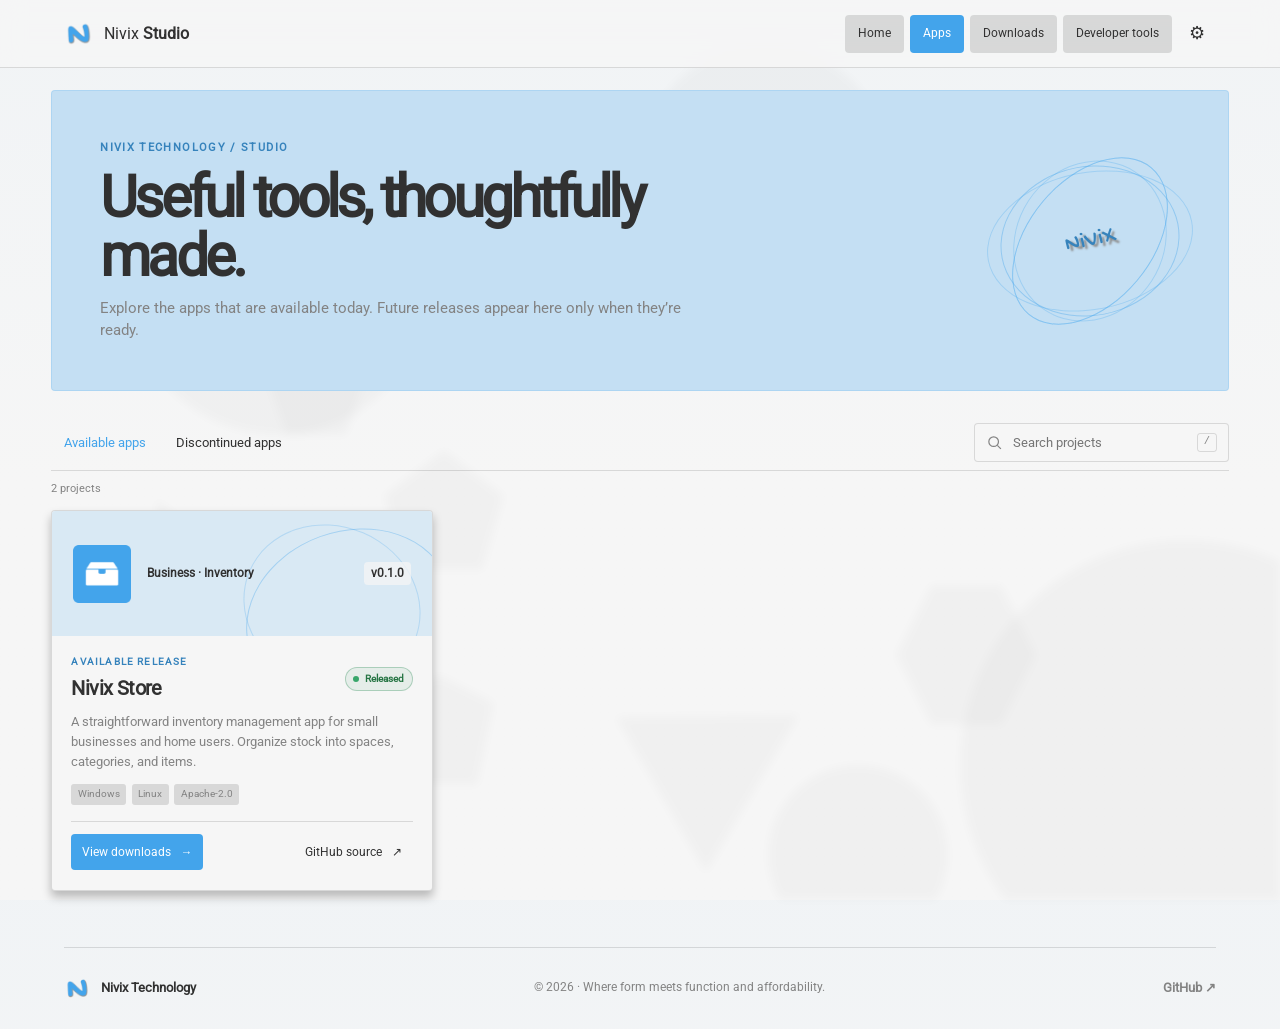
==== commit 9d477347: "Update a few website elements, and fix bugs." ====
--- a/studio/index.html
+++ b/studio/index.html
@@ -26,7 +26,6 @@
         <nav class="studio-nav" aria-label="Studio navigation">
             <a class="nivix-primary-button" href="../index.html">Home</a>
             <button type="button" class="nivix-primary-button primary" data-tab-navigation="apps" data-tab-display="flex">Apps</button>
-            <button type="button" class="nivix-primary-button" data-tab-navigation="people" data-tab-display="flex">Our people</button>
             <button type="button" class="nivix-primary-button" data-tab-navigation="downloads" data-tab-display="flex">Downloads</button>
             <button type="button" class="nivix-primary-button" data-tab-navigation="toolkit" data-tab-display="flex">Developer tools</button>
             <button type="button" class="nivix-secondary-button settings-nav" data-tab-navigation="settings" data-tab-display="flex" aria-label="Settings" title="Settings"><span aria-hidden="true">⚙</span></button>
@@ -44,7 +43,7 @@
                 <div class="welcome-symbol" aria-hidden="true"><span class="nivix-accent">NiViX</span><i></i><i></i></div>
             </div>
 
-            <div class="nivix-horizontal-navigation studio-toolbar">
+            <div class="nivix-horizontal-navigation studio-toolbar transparent">
                 <div class="subnav" role="tablist" aria-label="Studio app collection">
                     <button type="button" class="nivix-secondary-button primary" role="tab" aria-selected="true" data-tab-navigation="apps_current" data-tab-display="flex">Available apps</button>
                     <button type="button" class="nivix-secondary-button" role="tab" aria-selected="false" data-tab-navigation="apps_archive" data-tab-display="flex">Discontinued apps</button>
@@ -75,14 +74,13 @@
                                 <p>A straightforward inventory management app for small businesses and home users. Organize stock into spaces, categories, and items.</p>
                                 <div class="tag-row"><span>Windows</span><span>Linux</span><span>Apache-2.0</span></div>
                                 <div class="project-actions">
-                                    <button type="button" class="nivix-primary-button primary" data-tab-navigation="downloads_store" data-tab-display="block">View downloads <span aria-hidden="true">→</span></button>
+                                    <button type="button" class="nivix-primary-button primary" data-tab-navigation="downloads" data-tab-display="block">View downloads <span aria-hidden="true">→</span></button>
                                     <a class="nivix-secondary-button project-source" href="https://github.com/Nivix-Technology/studio/tree/main/Store/0.1.0" target="_blank" rel="noopener noreferrer">GitHub source <span aria-hidden="true">↗</span></a>
                                 </div>
                             </div>
                         </article>
                     </div>
                     <p class="empty-state" id="empty-state" hidden>No projects match that search. Try another name or keyword.</p>
-                    <p class="availability-note"><span aria-hidden="true">i</span> This page lists released software only. In-development projects aren’t published here.</p>
                 </div>
 
                 <div id="apps_archive" class="tab content-tab" role="tabpanel">
@@ -111,45 +109,6 @@
             </div>
         </section>
 
-        <section id="people" class="tab studio-tab">
-            <div class="page-heading">
-                <p class="eyebrow">Nivix Technology / People</p>
-                <h1>The people behind the work.</h1>
-                <p>Meet the team building Nivix Technology.</p>
-            </div>
-            <div class="studio-team-grid">
-                <article class="staff-card">
-                    <div class="staff-monogram" aria-hidden="true">WJ</div>
-                    <div class="staff-details">
-                        <p class="eyebrow">Founder &amp; CEO</p>
-                        <h2>Westin J.</h2>
-                        <p>Guiding Nivix’s mission to make software accessible and user-friendly.</p>
-                        <div class="staff-links">
-                            <span class="contact-unlisted">GitHub profile not publicly listed</span>
-                            <span class="contact-unlisted">Email and phone not publicly listed</span>
-                        </div>
-                    </div>
-                </article>
-                <article class="staff-card">
-                    <img class="staff-photo" src="../assets/img/staff/Christian Bone.png" alt="Christian Bone">
-                    <div class="staff-details">
-                        <p class="eyebrow">Co-Founder &amp; Head of Development</p>
-                        <h2>Christian Bone</h2>
-                        <p>Building the software architecture and features behind Nivix products.</p>
-                        <div class="staff-links">
-                            <a href="https://github.com/SqueakyLlama1" target="_blank" rel="noopener noreferrer"><span aria-hidden="true">↗</span> GitHub profile</a>
-                            <a href="mailto:bone.christian.c@outlook.com"><span aria-hidden="true">✉</span> Email Christian</a>
-                            <span class="contact-unlisted">Phone number not publicly listed</span>
-                        </div>
-                    </div>
-                </article>
-            </div>
-            <aside class="contact-note">
-                <strong>Privacy matters.</strong>
-                <span>Only contact details published by Nivix are linked here. No personal phone numbers were listed on the deployed site or public project pages.</span>
-            </aside>
-        </section>
-
         <section id="downloads" class="tab studio-tab">
             <div class="page-heading">
                 <p class="eyebrow">Nivix Technology / Downloads</p>
@@ -204,14 +163,9 @@
             <div class="toolkit-layout">
                 <div class="toolkit-list">
                     <h2>Store development stack</h2>
-                    <a href="https://bun.sh/" target="_blank" rel="noopener noreferrer"><span class="toolkit-mark">B</span><span><strong>Bun</strong><small>Runtime and package manager</small></span><span aria-hidden="true">↗</span></a>
                     <a href="https://electrobun.dev/" target="_blank" rel="noopener noreferrer"><span class="toolkit-mark">E</span><span><strong>Electrobun</strong><small>Desktop app framework</small></span><span aria-hidden="true">↗</span></a>
                     <a href="https://www.typescriptlang.org/download/" target="_blank" rel="noopener noreferrer"><span class="toolkit-mark">TS</span><span><strong>TypeScript</strong><small>Typed application language</small></span><span aria-hidden="true">↗</span></a>
                     <a href="https://www.mysql.com/downloads/" target="_blank" rel="noopener noreferrer"><span class="toolkit-mark">SQL</span><span><strong>MySQL</strong><small>Optional remote database</small></span><span aria-hidden="true">↗</span></a>
-                    <a href="https://go.dev/dl/" target="_blank" rel="noopener noreferrer"><span class="toolkit-mark">Go</span><span><strong>Go SDK</strong><small>Electrobun language bindings</small></span><span aria-hidden="true">↗</span></a>
-                    <a href="https://odin-lang.org/docs/install/" target="_blank" rel="noopener noreferrer"><span class="toolkit-mark">O</span><span><strong>Odin SDK</strong><small>Electrobun language bindings</small></span><span aria-hidden="true">↗</span></a>
-                    <a href="https://www.rust-lang.org/tools/install" target="_blank" rel="noopener noreferrer"><span class="toolkit-mark">Rs</span><span><strong>Rust SDK</strong><small>Electrobun language bindings</small></span><span aria-hidden="true">↗</span></a>
-                    <a href="https://ziglang.org/download/" target="_blank" rel="noopener noreferrer"><span class="toolkit-mark">Z</span><span><strong>Zig SDK</strong><small>Electrobun language bindings</small></span><span aria-hidden="true">↗</span></a>
                 </div>
                 <aside class="toolkit-aside">
                     <p class="eyebrow">Source &amp; support</p>
--- a/sheets/index.css
+++ b/sheets/index.css
@@ -1,3 +1,7 @@
+button, a {
+    text-decoration: none;
+}
+
 html {
     min-height: 100%;
     scroll-behavior: smooth;
